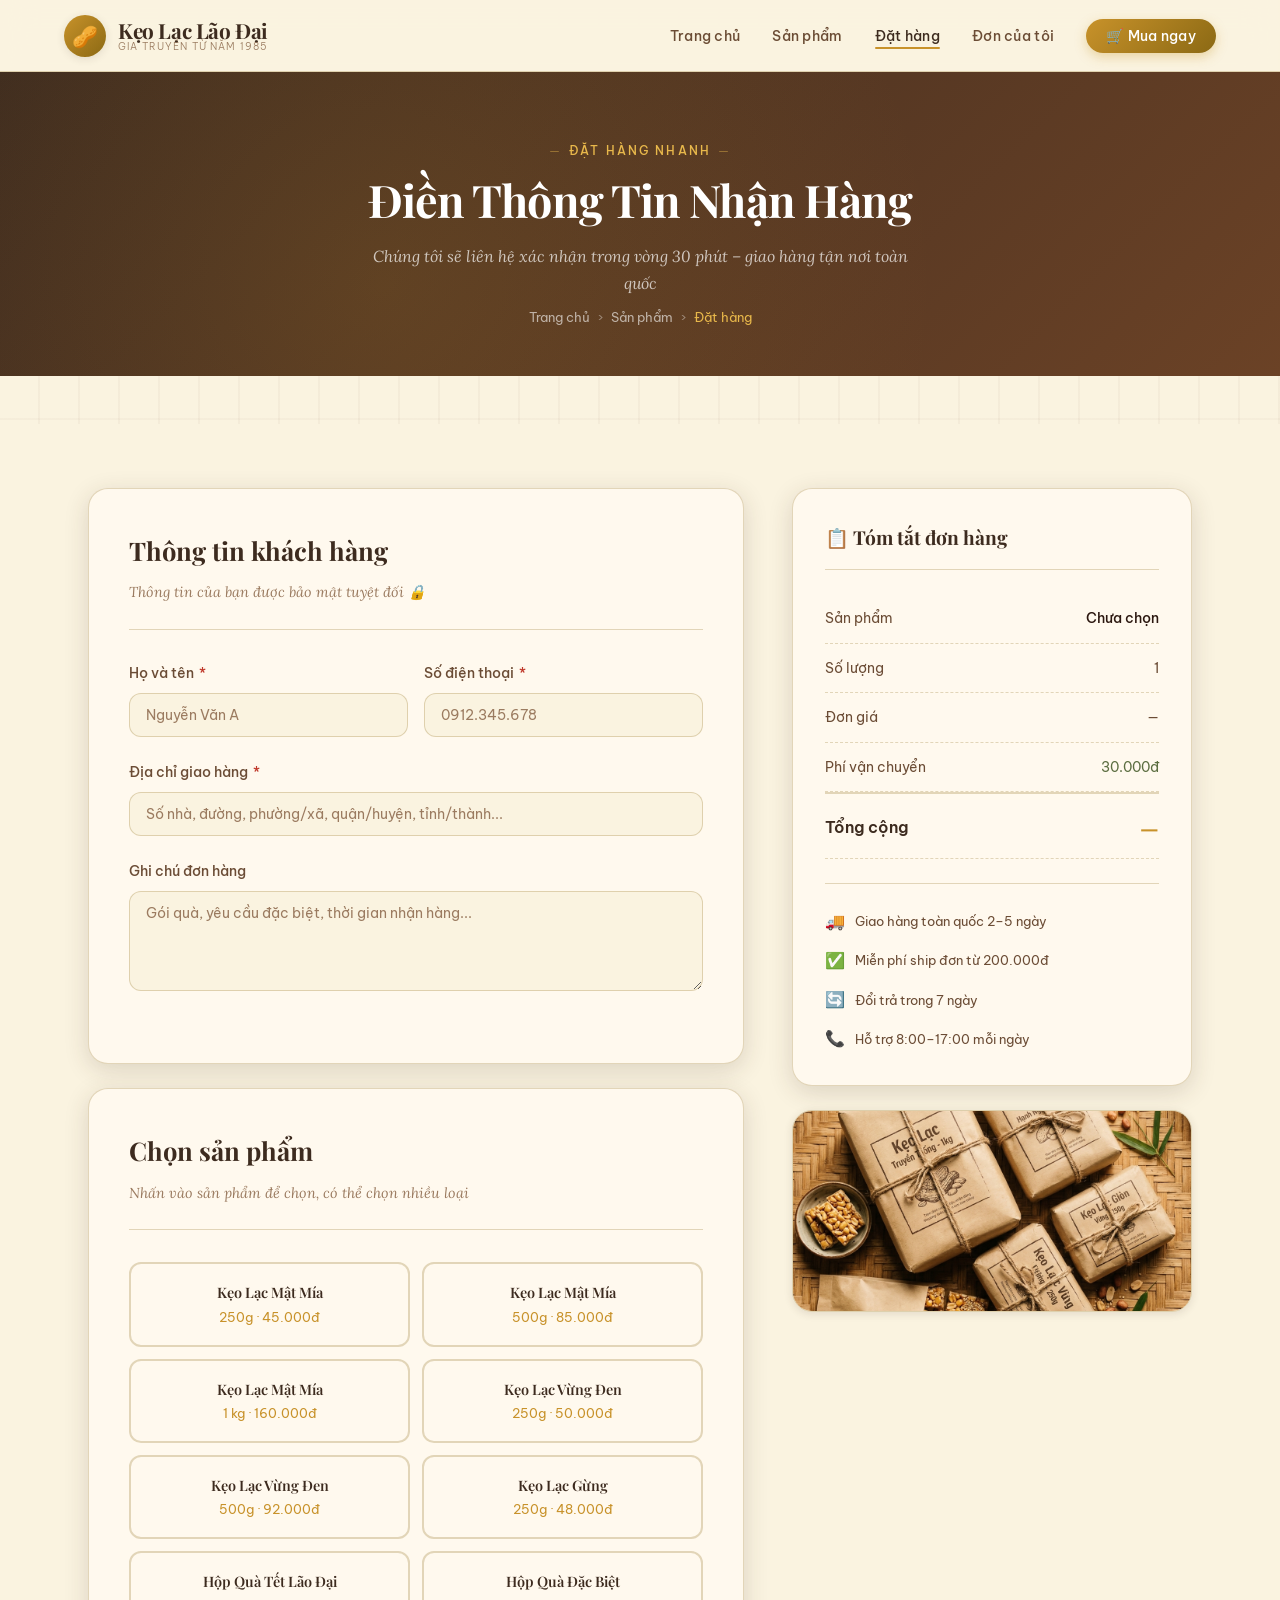
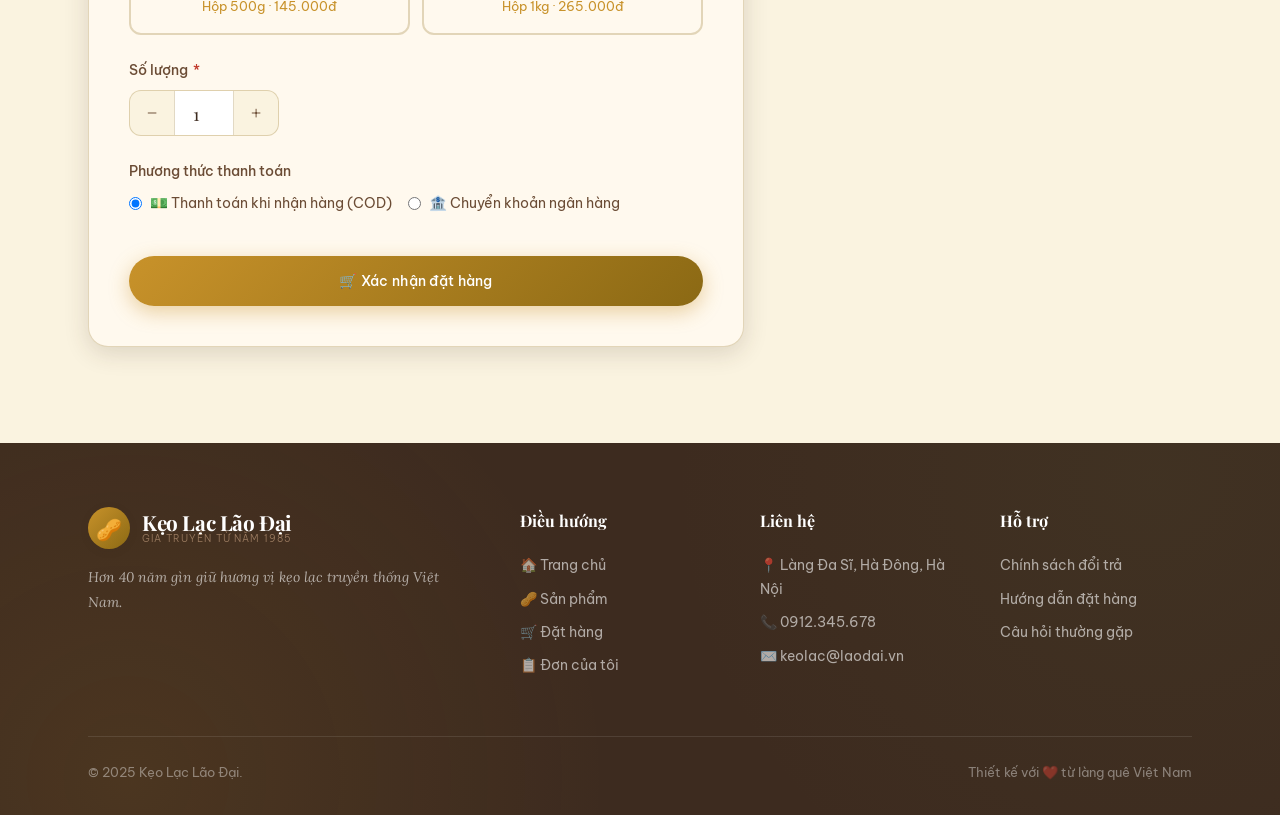
==== order.html @ 2c8f8707 "Test" ====
<!DOCTYPE html>
<html lang="vi">
<head>
  <meta charset="UTF-8" />
  <meta name="viewport" content="width=device-width, initial-scale=1.0" />
  <title>Đặt Hàng – Kẹo Lạc Lão Đại</title>
  <meta name="description" content="Đặt mua kẹo lạc truyền thống Lão Đại – giao hàng tận nơi toàn quốc. Điền form nhanh, xác nhận ngay." />
  <link rel="stylesheet" href="css/style.css" />
  <link rel="icon" href="data:image/svg+xml,<svg xmlns='http://www.w3.org/2000/svg' viewBox='0 0 100 100'><text y='.9em' font-size='90'>🥜</text></svg>" />
</head>
<body>

<!-- ===== NAVBAR ===== -->
<nav class="navbar" id="navbar">
  <a href="index.html" class="nav-logo">
    <span class="logo-icon">🥜</span>
    <span>Kẹo Lạc Lão Đại<span class="brand-sub">Gia truyền từ năm 1985</span></span>
  </a>
  <ul class="nav-links" id="navLinks">
    <li><a href="index.html">Trang chủ</a></li>
    <li><a href="products.html">Sản phẩm</a></li>
    <li><a href="order.html" class="active">Đặt hàng</a></li>
    <li><a href="my-orders.html">Đơn của tôi</a></li>
    <li><a href="order.html" class="nav-cta">🛒 Mua ngay</a></li>
  </ul>
  <button class="hamburger" id="hamburger" aria-label="Menu">
    <span></span><span></span><span></span>
  </button>
</nav>

<!-- ===== PAGE HERO ===== -->
<div class="page-inner-hero">
  <span class="section-badge">Đặt hàng nhanh</span>
  <h1 class="section-title">Điền Thông Tin Nhận Hàng</h1>
  <p class="section-desc">Chúng tôi sẽ liên hệ xác nhận trong vòng 30 phút – giao hàng tận nơi toàn quốc</p>
  <div class="breadcrumb">
    <a href="index.html">Trang chủ</a>
    <span>›</span>
    <a href="products.html">Sản phẩm</a>
    <span>›</span>
    <span style="color:var(--gold-light);">Đặt hàng</span>
  </div>
</div>

<!-- ===== ORDER FORM ===== -->
<section class="order-page">
  <div class="container">
    <div class="order-layout">

      <!-- FORM COLUMN -->
      <div>
        <div class="form-card reveal">
          <h2>Thông tin khách hàng</h2>
          <p class="subtitle">Thông tin của bạn được bảo mật tuyệt đối 🔒</p>

          <form id="orderForm" novalidate>

            <!-- Name & Phone -->
            <div class="form-row">
              <div class="form-group">
                <label class="form-label" for="customerName">Họ và tên <span>*</span></label>
                <input type="text" id="customerName" class="form-control" placeholder="Nguyễn Văn A" required />
              </div>
              <div class="form-group">
                <label class="form-label" for="customerPhone">Số điện thoại <span>*</span></label>
                <input type="tel" id="customerPhone" class="form-control" placeholder="0912.345.678" required pattern="[0-9]{10,11}" />
              </div>
            </div>

            <!-- Address -->
            <div class="form-group">
              <label class="form-label" for="customerAddress">Địa chỉ giao hàng <span>*</span></label>
              <input type="text" id="customerAddress" class="form-control" placeholder="Số nhà, đường, phường/xã, quận/huyện, tỉnh/thành..." required />
            </div>

            <!-- Note -->
            <div class="form-group">
              <label class="form-label" for="customerNote">Ghi chú đơn hàng</label>
              <textarea id="customerNote" class="form-control" rows="2" placeholder="Gói quà, yêu cầu đặc biệt, thời gian nhận hàng..."></textarea>
            </div>

          </form>
        </div>

        <!-- PRODUCT SELECTION -->
        <div class="form-card reveal" style="margin-top:1.5rem;">
          <h2>Chọn sản phẩm</h2>
          <p class="subtitle">Nhấn vào sản phẩm để chọn, có thể chọn nhiều loại</p>

          <div id="productOptionList" class="product-select-grid"></div>

          <div class="form-group" style="margin-top:1.5rem;">
            <label class="form-label">Số lượng <span>*</span></label>
            <div class="qty-control">
              <button class="qty-btn" id="qtyMinus" aria-label="Giảm">−</button>
              <input type="number" class="qty-input" id="qtyInput" value="1" min="1" max="99" />
              <button class="qty-btn" id="qtyPlus" aria-label="Tăng">+</button>
            </div>
          </div>

          <!-- Payment method -->
          <div class="form-group">
            <label class="form-label">Phương thức thanh toán</label>
            <div style="display:flex; gap:1rem; flex-wrap:wrap; margin-top:0.5rem;">
              <label style="display:flex; align-items:center; gap:8px; cursor:pointer; font-family:'Be Vietnam Pro',sans-serif; font-size:0.9rem; color:var(--text-soft);">
                <input type="radio" name="payment" value="cod" checked /> 💵 Thanh toán khi nhận hàng (COD)
              </label>
              <label style="display:flex; align-items:center; gap:8px; cursor:pointer; font-family:'Be Vietnam Pro',sans-serif; font-size:0.9rem; color:var(--text-soft);">
                <input type="radio" name="payment" value="transfer" /> 🏦 Chuyển khoản ngân hàng
              </label>
            </div>
          </div>

          <button type="button" class="btn btn-primary btn-full" id="submitOrder" style="margin-top:1rem; padding:16px;">
            🛒 Xác nhận đặt hàng
          </button>
        </div>
      </div>

      <!-- SUMMARY COLUMN -->
      <div>
        <div class="order-summary-card reveal reveal-delay-1">
          <h3 class="summary-title">📋 Tóm tắt đơn hàng</h3>
          <div id="summaryProduct" class="summary-row">
            <span>Sản phẩm</span>
            <span id="summaryProductName" style="text-align:right; max-width:60%; font-weight:500; color:var(--text-main);">Chưa chọn</span>
          </div>
          <div class="summary-row">
            <span>Số lượng</span>
            <span id="summaryQty">1</span>
          </div>
          <div class="summary-row">
            <span>Đơn giá</span>
            <span id="summaryUnitPrice">—</span>
          </div>
          <div class="summary-row">
            <span>Phí vận chuyển</span>
            <span id="summaryShipping" style="color:var(--moss);">30.000đ</span>
          </div>
          <div class="summary-row" id="summaryDiscountRow" style="display:none;">
            <span>Giảm phí ship</span>
            <span style="color:var(--moss);">−30.000đ</span>
          </div>
          <div class="summary-row total">
            <span>Tổng cộng</span>
            <strong id="summaryTotal">—</strong>
          </div>

          <div class="trust-badges">
            <div class="trust-item"><span class="icon">🚚</span> Giao hàng toàn quốc 2–5 ngày</div>
            <div class="trust-item"><span class="icon">✅</span> Miễn phí ship đơn từ 200.000đ</div>
            <div class="trust-item"><span class="icon">🔄</span> Đổi trả trong 7 ngày</div>
            <div class="trust-item"><span class="icon">📞</span> Hỗ trợ 8:00–17:00 mỗi ngày</div>
          </div>
        </div>

        <!-- Preview Image -->
        <div class="reveal reveal-delay-2" style="margin-top:1.5rem; border-radius:var(--radius-lg); overflow:hidden; border:1px solid var(--border); box-shadow:var(--shadow-sm);">
          <img id="previewImg" src="assets/products_flatlay.png" alt="Preview sản phẩm" style="width:100%;height:200px;object-fit:cover;filter:sepia(8%);transition:all 0.4s ease;" />
        </div>

        <!-- Bank Transfer Info (hidden by default) -->
        <div class="form-card reveal reveal-delay-3" id="bankInfo" style="margin-top:1.5rem; display:none;">
          <h3 style="font-family:'Playfair Display',serif;font-size:1rem;color:var(--brown-deep);margin-bottom:1rem;">🏦 Thông tin chuyển khoản</h3>
          <div class="detail-row" style="display:flex;justify-content:space-between;font-family:'Be Vietnam Pro',sans-serif;font-size:0.88rem;padding:0.4rem 0;border-bottom:1px dashed var(--border);">
            <span style="color:var(--text-muted);">Ngân hàng</span><span style="font-weight:600;">Vietcombank</span>
          </div>
          <div class="detail-row" style="display:flex;justify-content:space-between;font-family:'Be Vietnam Pro',sans-serif;font-size:0.88rem;padding:0.4rem 0;border-bottom:1px dashed var(--border);">
            <span style="color:var(--text-muted);">STK</span><span style="font-weight:600; color:var(--gold);">1234 5678 9012</span>
          </div>
          <div class="detail-row" style="display:flex;justify-content:space-between;font-family:'Be Vietnam Pro',sans-serif;font-size:0.88rem;padding:0.4rem 0;">
            <span style="color:var(--text-muted);">Chủ TK</span><span style="font-weight:600;">NGUYEN THI MAI</span>
          </div>
          <p style="font-family:'Lora',serif;font-style:italic;font-size:0.82rem;color:var(--text-muted);margin-top:0.75rem;">Nội dung CK: [Tên] – [SĐT] – đặt kẹo</p>
        </div>
      </div>

    </div>
  </div>
</section>

<!-- ===== SUCCESS MODAL ===== -->
<div class="modal-overlay" id="successModal">
  <div class="modal-box">
    <div class="modal-icon">🎉</div>
    <h3>Đặt hàng thành công!</h3>
    <p>Cảm ơn bạn đã tin tưởng Kẹo Lạc Lão Đại.<br />Mã đơn hàng của bạn:</p>
    <span class="modal-order-id" id="modalOrderId"></span>
    <p style="font-size:0.85rem;">Chúng tôi sẽ gọi điện xác nhận trong <strong>30 phút</strong>.</p>
    <div class="modal-actions" style="margin-top:1.5rem;">
      <a href="my-orders.html" class="btn btn-dark btn-sm">📋 Xem đơn hàng</a>
      <button class="btn btn-moss btn-sm" onclick="closeModal()">Tiếp tục mua</button>
    </div>
  </div>
</div>

<!-- ===== FOOTER ===== -->
<footer>
  <div class="container">
    <div class="footer-grid">
      <div class="footer-brand">
        <a href="index.html" class="nav-logo" style="margin-bottom:1rem; display:inline-flex;">
          <span class="logo-icon">🥜</span>
          <span>Kẹo Lạc Lão Đại<span class="brand-sub">Gia truyền từ năm 1985</span></span>
        </a>
        <p>Hơn 40 năm gìn giữ hương vị kẹo lạc truyền thống Việt Nam.</p>
      </div>
      <div class="footer-col"><h4>Điều hướng</h4><ul>
        <li><a href="index.html">🏠 Trang chủ</a></li>
        <li><a href="products.html">🥜 Sản phẩm</a></li>
        <li><a href="order.html">🛒 Đặt hàng</a></li>
        <li><a href="my-orders.html">📋 Đơn của tôi</a></li>
      </ul></div>
      <div class="footer-col"><h4>Liên hệ</h4><ul>
        <li><a href="#">📍 Làng Đa Sĩ, Hà Đông, Hà Nội</a></li>
        <li><a href="tel:0912345678">📞 0912.345.678</a></li>
        <li><a href="mailto:keolac@laodai.vn">✉️ keolac@laodai.vn</a></li>
      </ul></div>
      <div class="footer-col"><h4>Hỗ trợ</h4><ul>
        <li><a href="#">Chính sách đổi trả</a></li>
        <li><a href="#">Hướng dẫn đặt hàng</a></li>
        <li><a href="#">Câu hỏi thường gặp</a></li>
      </ul></div>
    </div>
    <div class="footer-bottom">
      <span>© 2025 Kẹo Lạc Lão Đại.</span>
      <span>Thiết kế với ❤️ từ làng quê Việt Nam</span>
    </div>
  </div>
</footer>

<div class="toast-container" id="toastContainer"></div>

<script src="js/orders-db.js"></script>
<script src="js/products.js"></script>
<script src="js/main.js"></script>
<script>
  // ── State ──
  let selectedProductId = sessionStorage.getItem('quickBuyProduct') || null;
  let quantity = 1;
  const FREE_SHIP_THRESHOLD = 200000;
  const SHIP_FEE = 30000;

  // ── Render product options ──
  function renderProductOptions() {
    const container = document.getElementById('productOptionList');
    container.innerHTML = window.PRODUCTS.map(p => `
      <div class="product-option ${selectedProductId === p.id ? 'selected' : ''}"
           data-id="${p.id}" onclick="selectProductOption('${p.id}')">
        <div class="opt-name">${p.name}</div>
        <div class="opt-price">${p.variant} · ${formatPrice(p.price)}</div>
      </div>
    `).join('');
  }

  function selectProductOption(id) {
    selectedProductId = id;
    document.querySelectorAll('.product-option').forEach(el => {
      el.classList.toggle('selected', el.dataset.id === id);
    });
    updateSummary();
    // Update preview image
    const p = window.PRODUCTS.find(p => p.id === id);
    if (p) {
      const img = document.getElementById('previewImg');
      img.style.opacity = '0';
      setTimeout(() => {
        img.src = p.img;
        img.style.objectPosition = p.imgPos;
        img.style.opacity = '1';
      }, 200);
    }
  }

  // ── Quantity ──
  document.getElementById('qtyMinus').addEventListener('click', () => {
    if (quantity > 1) { quantity--; document.getElementById('qtyInput').value = quantity; updateSummary(); }
  });
  document.getElementById('qtyPlus').addEventListener('click', () => {
    if (quantity < 99) { quantity++; document.getElementById('qtyInput').value = quantity; updateSummary(); }
  });
  document.getElementById('qtyInput').addEventListener('change', e => {
    quantity = Math.max(1, Math.min(99, parseInt(e.target.value) || 1));
    e.target.value = quantity;
    updateSummary();
  });

  // ── Payment method toggle ──
  document.querySelectorAll('input[name="payment"]').forEach(radio => {
    radio.addEventListener('change', e => {
      document.getElementById('bankInfo').style.display = e.target.value === 'transfer' ? 'block' : 'none';
    });
  });

  // ── Update summary ──
  function updateSummary() {
    const product = selectedProductId ? window.PRODUCTS.find(p => p.id === selectedProductId) : null;
    const nameEl = document.getElementById('summaryProductName');
    const unitEl = document.getElementById('summaryUnitPrice');
    const qtyEl = document.getElementById('summaryQty');
    const totalEl = document.getElementById('summaryTotal');
    const shipEl = document.getElementById('summaryShipping');
    const discEl = document.getElementById('summaryDiscountRow');

    qtyEl.textContent = quantity;

    if (!product) {
      nameEl.textContent = 'Chưa chọn';
      unitEl.textContent = '—';
      totalEl.textContent = '—';
      shipEl.textContent = `${formatPrice(SHIP_FEE)}`;
      discEl.style.display = 'none';
      return;
    }

    const subtotal = product.price * quantity;
    const freeShip = subtotal >= FREE_SHIP_THRESHOLD;
    const total = subtotal + (freeShip ? 0 : SHIP_FEE);

    nameEl.textContent = `${product.name} ${product.variant}`;
    unitEl.textContent = formatPrice(product.price);
    shipEl.textContent = formatPrice(SHIP_FEE);
    discEl.style.display = freeShip ? 'flex' : 'none';
    totalEl.textContent = formatPrice(total);
  }

  // ── Form validation ──
  function validateForm() {
    const name = document.getElementById('customerName').value.trim();
    const phone = document.getElementById('customerPhone').value.trim();
    const addr = document.getElementById('customerAddress').value.trim();

    if (!name) { showToast('Vui lòng nhập họ tên!', 'error'); document.getElementById('customerName').focus(); return false; }
    if (!phone || !/^[0-9]{10,11}$/.test(phone.replace(/[\s.]/g, ''))) {
      showToast('Số điện thoại không hợp lệ!', 'error');
      document.getElementById('customerPhone').focus();
      return false;
    }
    if (!addr) { showToast('Vui lòng nhập địa chỉ giao hàng!', 'error'); document.getElementById('customerAddress').focus(); return false; }
    if (!selectedProductId) { showToast('Vui lòng chọn sản phẩm!', 'error'); return false; }
    return true;
  }

  // ── Submit order ──
  document.getElementById('submitOrder').addEventListener('click', () => {
    if (!validateForm()) return;

    const product = window.PRODUCTS.find(p => p.id === selectedProductId);
    const name = document.getElementById('customerName').value.trim();
    const phone = document.getElementById('customerPhone').value.trim();
    const address = document.getElementById('customerAddress').value.trim();
    const note = document.getElementById('customerNote').value.trim();
    const payment = document.querySelector('input[name="payment"]:checked').value;

    const subtotal = product.price * quantity;
    const freeShip = subtotal >= FREE_SHIP_THRESHOLD;
    const total = subtotal + (freeShip ? 0 : SHIP_FEE);

    const order = {
      id: window.OrderDB.generateOrderId(),
      date: new Date().toISOString(),
      status: 'processing',
      name,
      phone,
      address,
      note,
      payment,
      productId: product.id,
      productName: product.name,
      productVariant: product.variant,
      unitPrice: product.price,
      quantity,
      subtotal,
      shippingFee: freeShip ? 0 : SHIP_FEE,
      total,
    };

    window.OrderDB.saveOrder(order);

    // Animate button
    const btn = document.getElementById('submitOrder');
    btn.textContent = '⏳ Đang xử lý...';
    btn.disabled = true;

    setTimeout(() => {
      // Show success modal
      document.getElementById('modalOrderId').textContent = order.id;
      document.getElementById('successModal').classList.add('show');
      sessionStorage.removeItem('quickBuyProduct');

      // Reset form
      document.getElementById('orderForm').reset();
      selectedProductId = null;
      quantity = 1;
      document.getElementById('qtyInput').value = 1;
      document.querySelectorAll('.product-option').forEach(el => el.classList.remove('selected'));
      updateSummary();
      btn.textContent = '🛒 Xác nhận đặt hàng';
      btn.disabled = false;
    }, 900);
  });

  function closeModal() {
    document.getElementById('successModal').classList.remove('show');
  }

  // ── Init ──
  renderProductOptions();
  updateSummary();

  // Pre-select if came from quick buy
  if (selectedProductId) {
    selectProductOption(selectedProductId);
  }
</script>
</body>
</html>
---- css/style.css ----
/* ===================================================
   KẸO LẠC LÃO ĐẠI — Global Design System
   =================================================== */

@import url('https://fonts.googleapis.com/css2?family=Playfair+Display:ital,wght@0,400;0,600;0,700;1,400;1,600&family=Lora:ital,wght@0,400;0,500;0,600;1,400&family=Be+Vietnam+Pro:wght@300;400;500&display=swap');

/* ─── CSS Variables ─── */
:root {
  --bg:          #FAF3E0;
  --bg-alt:      #F2E8CE;
  --surface:     #FFF9EE;
  --brown-deep:  #3D2B1F;
  --brown-mid:   #6B4226;
  --amber:       #8B6914;
  --gold:        #C8922A;
  --gold-light:  #E8B84B;
  --moss:        #5C6E41;
  --moss-light:  #7A8F57;
  --cream:       #F5ECD7;
  --sepia:       #A07850;
  --text-main:   #2C1810;
  --text-soft:   #6B4C35;
  --text-muted:  #9B7B60;
  --border:      rgba(139,105,20,0.25);
  --shadow-sm:   0 2px 8px rgba(61,43,31,0.12);
  --shadow-md:   0 6px 24px rgba(61,43,31,0.16);
  --shadow-lg:   0 16px 48px rgba(61,43,31,0.20);
  --radius:      12px;
  --radius-lg:   20px;
  --transition:  all 0.3s cubic-bezier(0.4,0,0.2,1);
}

/* ─── Reset ─── */
*, *::before, *::after { box-sizing: border-box; margin: 0; padding: 0; }
html { scroll-behavior: smooth; font-size: 16px; }
body {
  font-family: 'Lora', serif;
  background-color: var(--bg);
  color: var(--text-main);
  line-height: 1.7;
  overflow-x: hidden;
}
img { max-width: 100%; display: block; }
a { text-decoration: none; color: inherit; }
ul { list-style: none; }
button, input, select, textarea { font-family: inherit; }

/* ─── Bamboo Texture Background ─── */
body::before {
  content: '';
  position: fixed;
  inset: 0;
  background-image:
    repeating-linear-gradient(
      90deg,
      transparent,
      transparent 38px,
      rgba(107,66,38,0.04) 38px,
      rgba(107,66,38,0.04) 40px
    ),
    repeating-linear-gradient(
      180deg,
      transparent,
      transparent 58px,
      rgba(107,66,38,0.03) 58px,
      rgba(107,66,38,0.03) 60px
    );
  pointer-events: none;
  z-index: 0;
}

/* ─── Scrollbar ─── */
::-webkit-scrollbar { width: 8px; }
::-webkit-scrollbar-track { background: var(--bg-alt); }
::-webkit-scrollbar-thumb { background: var(--gold); border-radius: 4px; }

/* ===================================================
   NAVIGATION
   =================================================== */
.navbar {
  position: sticky;
  top: 0;
  z-index: 1000;
  background: rgba(250,243,224,0.92);
  backdrop-filter: blur(16px);
  -webkit-backdrop-filter: blur(16px);
  border-bottom: 1px solid var(--border);
  padding: 0 clamp(1rem, 5vw, 4rem);
  height: 72px;
  display: flex;
  align-items: center;
  justify-content: space-between;
  transition: var(--transition);
}
.navbar.scrolled { box-shadow: var(--shadow-md); }

.nav-logo {
  display: flex;
  align-items: center;
  gap: 12px;
  font-family: 'Playfair Display', serif;
  font-weight: 700;
  font-size: 1.3rem;
  color: var(--brown-deep);
  letter-spacing: -0.02em;
}
.nav-logo .logo-icon {
  width: 42px; height: 42px;
  background: linear-gradient(135deg, var(--gold), var(--amber));
  border-radius: 50%;
  display: flex; align-items: center; justify-content: center;
  font-size: 1.3rem;
  box-shadow: var(--shadow-sm);
  flex-shrink: 0;
}
.nav-logo span { display: flex; flex-direction: column; line-height: 1.1; }
.nav-logo .brand-sub { font-size: 0.6rem; font-family: 'Be Vietnam Pro', sans-serif; font-weight: 300; color: var(--text-muted); letter-spacing: 0.12em; text-transform: uppercase; }

.nav-links {
  display: flex;
  align-items: center;
  gap: 2rem;
}
.nav-links a {
  font-family: 'Be Vietnam Pro', sans-serif;
  font-size: 0.9rem;
  font-weight: 500;
  color: var(--text-soft);
  letter-spacing: 0.02em;
  position: relative;
  transition: var(--transition);
}
.nav-links a::after {
  content: '';
  position: absolute;
  bottom: -4px; left: 0;
  width: 0; height: 2px;
  background: var(--gold);
  border-radius: 2px;
  transition: var(--transition);
}
.nav-links a:hover, .nav-links a.active { color: var(--brown-deep); }
.nav-links a:hover::after, .nav-links a.active::after { width: 100%; }

.nav-cta {
  background: linear-gradient(135deg, var(--gold), var(--amber)) !important;
  color: white !important;
  padding: 8px 20px !important;
  border-radius: 50px !important;
  font-weight: 500 !important;
  box-shadow: 0 4px 12px rgba(200,146,42,0.35) !important;
  transition: var(--transition) !important;
}
.nav-cta:hover { transform: translateY(-1px); box-shadow: 0 6px 20px rgba(200,146,42,0.45) !important; }
.nav-cta::after { display: none !important; }

.hamburger {
  display: none;
  flex-direction: column;
  gap: 5px;
  cursor: pointer;
  padding: 4px;
  background: none;
  border: none;
}
.hamburger span {
  display: block;
  width: 24px; height: 2px;
  background: var(--brown-deep);
  border-radius: 2px;
  transition: var(--transition);
}

/* ===================================================
   HERO SECTION
   =================================================== */
.hero {
  position: relative;
  min-height: 100vh;
  display: flex;
  align-items: center;
  overflow: hidden;
}
.hero-bg {
  position: absolute;
  inset: 0;
  background-image: url('../assets/hero_banner.png');
  background-size: cover;
  background-position: center 30%;
  filter: sepia(20%) brightness(0.88);
  transform: scale(1.05);
  transition: transform 8s ease;
}
.hero.loaded .hero-bg { transform: scale(1); }
.hero-overlay {
  position: absolute;
  inset: 0;
  background: linear-gradient(
    135deg,
    rgba(61,43,31,0.75) 0%,
    rgba(61,43,31,0.45) 50%,
    rgba(61,43,31,0.2) 100%
  );
}
.hero-content {
  position: relative;
  z-index: 2;
  padding: clamp(2rem, 8vw, 8rem);
  max-width: 680px;
}
.hero-badge {
  display: inline-flex;
  align-items: center;
  gap: 6px;
  background: rgba(200,146,42,0.2);
  border: 1px solid rgba(200,146,42,0.5);
  color: var(--gold-light);
  padding: 6px 16px;
  border-radius: 50px;
  font-size: 0.8rem;
  font-family: 'Be Vietnam Pro', sans-serif;
  letter-spacing: 0.1em;
  text-transform: uppercase;
  margin-bottom: 1.5rem;
  backdrop-filter: blur(8px);
  animation: fadeInUp 0.8s ease forwards;
}
.hero h1 {
  font-family: 'Playfair Display', serif;
  font-size: clamp(2.8rem, 7vw, 5.5rem);
  font-weight: 700;
  color: white;
  line-height: 1.1;
  letter-spacing: -0.02em;
  margin-bottom: 0.5rem;
  animation: fadeInUp 0.9s ease 0.1s both;
}
.hero h1 em { color: var(--gold-light); font-style: italic; }
.hero-tagline {
  font-family: 'Lora', serif;
  font-size: clamp(1rem, 2.5vw, 1.4rem);
  color: rgba(255,255,255,0.8);
  margin-bottom: 2rem;
  font-style: italic;
  animation: fadeInUp 1s ease 0.2s both;
}
.hero-desc {
  font-family: 'Be Vietnam Pro', sans-serif;
  font-size: 0.95rem;
  color: rgba(255,255,255,0.7);
  max-width: 480px;
  line-height: 1.75;
  margin-bottom: 2.5rem;
  animation: fadeInUp 1s ease 0.3s both;
}
.hero-actions {
  display: flex;
  gap: 1rem;
  flex-wrap: wrap;
  animation: fadeInUp 1s ease 0.4s both;
}

.hero-scroll {
  position: absolute;
  bottom: 2rem;
  left: 50%;
  transform: translateX(-50%);
  z-index: 2;
  display: flex;
  flex-direction: column;
  align-items: center;
  gap: 6px;
  color: rgba(255,255,255,0.6);
  font-family: 'Be Vietnam Pro', sans-serif;
  font-size: 0.7rem;
  letter-spacing: 0.15em;
  text-transform: uppercase;
  animation: float 2s ease-in-out infinite;
}
.scroll-line {
  width: 1px; height: 40px;
  background: linear-gradient(to bottom, rgba(255,255,255,0.6), transparent);
}

/* ===================================================
   BUTTONS
   =================================================== */
.btn {
  display: inline-flex;
  align-items: center;
  gap: 8px;
  padding: 14px 28px;
  border-radius: 50px;
  font-family: 'Be Vietnam Pro', sans-serif;
  font-weight: 500;
  font-size: 0.9rem;
  cursor: pointer;
  border: none;
  transition: var(--transition);
  letter-spacing: 0.02em;
}
.btn-primary {
  background: linear-gradient(135deg, var(--gold), var(--amber));
  color: white;
  box-shadow: 0 6px 20px rgba(200,146,42,0.4);
}
.btn-primary:hover { transform: translateY(-2px); box-shadow: 0 10px 28px rgba(200,146,42,0.5); }

.btn-outline {
  background: transparent;
  color: white;
  border: 1px solid rgba(255,255,255,0.5);
  backdrop-filter: blur(8px);
}
.btn-outline:hover { background: rgba(255,255,255,0.1); border-color: white; transform: translateY(-2px); }

.btn-dark {
  background: var(--brown-deep);
  color: white;
  box-shadow: var(--shadow-md);
}
.btn-dark:hover { background: var(--brown-mid); transform: translateY(-2px); box-shadow: var(--shadow-lg); }

.btn-moss {
  background: linear-gradient(135deg, var(--moss), var(--moss-light));
  color: white;
  box-shadow: 0 6px 20px rgba(92,110,65,0.35);
}
.btn-moss:hover { transform: translateY(-2px); box-shadow: 0 10px 28px rgba(92,110,65,0.45); }

.btn-sm { padding: 10px 20px; font-size: 0.85rem; }
.btn-full { width: 100%; justify-content: center; }

/* ===================================================
   SECTIONS COMMON
   =================================================== */
section { position: relative; z-index: 1; }

.container {
  max-width: 1200px;
  margin: 0 auto;
  padding: 0 clamp(1rem, 5vw, 3rem);
}

.section-header {
  text-align: center;
  margin-bottom: 3.5rem;
}
.section-badge {
  display: inline-block;
  font-family: 'Be Vietnam Pro', sans-serif;
  font-size: 0.75rem;
  font-weight: 500;
  letter-spacing: 0.18em;
  text-transform: uppercase;
  color: var(--moss);
  margin-bottom: 0.75rem;
}
.section-badge::before, .section-badge::after {
  content: '─';
  margin: 0 8px;
  opacity: 0.5;
}
.section-title {
  font-family: 'Playfair Display', serif;
  font-size: clamp(1.8rem, 4vw, 2.8rem);
  font-weight: 700;
  color: var(--brown-deep);
  line-height: 1.2;
  letter-spacing: -0.02em;
  margin-bottom: 1rem;
}
.section-desc {
  font-family: 'Lora', serif;
  font-size: 1rem;
  color: var(--text-soft);
  max-width: 560px;
  margin: 0 auto;
  font-style: italic;
}
.divider {
  width: 60px; height: 3px;
  background: linear-gradient(90deg, var(--gold), var(--amber));
  border-radius: 2px;
  margin: 1rem auto 0;
}

/* ===================================================
   BRAND STORY
   =================================================== */
.brand-story {
  padding: 6rem 0;
  background: var(--surface);
  border-top: 1px solid var(--border);
  border-bottom: 1px solid var(--border);
}
.story-grid {
  display: grid;
  grid-template-columns: 1fr 1fr;
  gap: 5rem;
  align-items: center;
}
.story-image-wrap {
  position: relative;
}
.story-image {
  width: 100%;
  aspect-ratio: 4/3;
  object-fit: cover;
  border-radius: var(--radius-lg);
  box-shadow: var(--shadow-lg);
  filter: sepia(10%);
}
.story-year-badge {
  position: absolute;
  bottom: -1.5rem;
  right: -1.5rem;
  background: linear-gradient(135deg, var(--gold), var(--amber));
  color: white;
  width: 100px; height: 100px;
  border-radius: 50%;
  display: flex; flex-direction: column;
  align-items: center; justify-content: center;
  font-family: 'Playfair Display', serif;
  box-shadow: var(--shadow-md);
}
.story-year-badge .year { font-size: 1.5rem; font-weight: 700; line-height: 1; }
.story-year-badge .label { font-size: 0.55rem; letter-spacing: 0.12em; text-transform: uppercase; opacity: 0.85; font-family: 'Be Vietnam Pro', sans-serif; }
.story-text { display: flex; flex-direction: column; gap: 1.5rem; }
.story-text p { font-size: 0.97rem; color: var(--text-soft); line-height: 1.85; }
.story-text p.lead { font-size: 1.1rem; font-style: italic; color: var(--brown-mid); }
.story-stats {
  display: flex;
  gap: 2rem;
  padding-top: 1rem;
  border-top: 1px solid var(--border);
  margin-top: 0.5rem;
}
.stat { text-align: center; }
.stat-num { font-family: 'Playfair Display', serif; font-size: 2rem; font-weight: 700; color: var(--gold); display: block; }
.stat-label { font-family: 'Be Vietnam Pro', sans-serif; font-size: 0.75rem; color: var(--text-muted); text-transform: uppercase; letter-spacing: 0.1em; }

/* ===================================================
   FEATURED PRODUCTS (Homepage)
   =================================================== */
.featured-products {
  padding: 6rem 0;
  background: var(--bg);
}
.products-grid {
  display: grid;
  grid-template-columns: repeat(auto-fill, minmax(280px, 1fr));
  gap: 2rem;
}
.product-card {
  background: var(--surface);
  border-radius: var(--radius-lg);
  overflow: hidden;
  border: 1px solid var(--border);
  box-shadow: var(--shadow-sm);
  transition: var(--transition);
  position: relative;
  cursor: pointer;
}
.product-card:hover {
  transform: translateY(-6px);
  box-shadow: var(--shadow-lg);
  border-color: rgba(200,146,42,0.4);
}
.product-img-wrap {
  position: relative;
  overflow: hidden;
  aspect-ratio: 1;
}
.product-img-wrap img {
  width: 100%; height: 100%;
  object-fit: cover;
  transition: transform 0.5s ease;
  filter: sepia(5%);
}
.product-card:hover .product-img-wrap img { transform: scale(1.06); }

.product-badge {
  position: absolute;
  top: 1rem; left: 1rem;
  background: var(--gold);
  color: white;
  font-family: 'Be Vietnam Pro', sans-serif;
  font-size: 0.7rem;
  font-weight: 500;
  padding: 3px 10px;
  border-radius: 50px;
  letter-spacing: 0.05em;
}
.product-badge.new { background: var(--moss); }
.product-badge.hot { background: #C0392B; }

.product-info { padding: 1.5rem; }
.product-name {
  font-family: 'Playfair Display', serif;
  font-size: 1.1rem;
  font-weight: 600;
  color: var(--brown-deep);
  margin-bottom: 0.4rem;
}
.product-desc {
  font-family: 'Lora', serif;
  font-size: 0.85rem;
  color: var(--text-muted);
  font-style: italic;
  margin-bottom: 1rem;
  line-height: 1.6;
}
.product-footer {
  display: flex;
  align-items: center;
  justify-content: space-between;
}
.product-price {
  font-family: 'Playfair Display', serif;
  font-size: 1.25rem;
  font-weight: 700;
  color: var(--gold);
}
.product-price small {
  font-size: 0.75rem;
  color: var(--text-muted);
  font-family: 'Be Vietnam Pro', sans-serif;
  font-weight: 400;
  display: block;
  line-height: 1;
}
.btn-buy {
  background: linear-gradient(135deg, var(--gold), var(--amber));
  color: white;
  border: none;
  width: 40px; height: 40px;
  border-radius: 50%;
  display: flex; align-items: center; justify-content: center;
  font-size: 1.1rem;
  cursor: pointer;
  transition: var(--transition);
  box-shadow: 0 4px 12px rgba(200,146,42,0.35);
}
.btn-buy:hover { transform: scale(1.12) rotate(-5deg); box-shadow: 0 6px 16px rgba(200,146,42,0.5); }

/* ===================================================
   PRODUCT PAGE FULL
   =================================================== */
.products-page-hero {
  background: linear-gradient(135deg, var(--brown-deep) 0%, var(--brown-mid) 100%);
  padding: 5rem 0 3rem;
  text-align: center;
  position: relative;
  overflow: hidden;
}
.products-page-hero::before {
  content: '';
  position: absolute;
  inset: 0;
  background-image: radial-gradient(circle at 20% 80%, rgba(200,146,42,0.15) 0%, transparent 50%),
                    radial-gradient(circle at 80% 20%, rgba(92,110,65,0.1) 0%, transparent 50%);
}
.products-page-hero h1 { color: white; position: relative; z-index: 1; }
.products-page-hero .section-badge { color: var(--gold-light); position: relative; z-index: 1; }
.products-page-hero .section-desc { color: rgba(255,255,255,0.7); position: relative; z-index: 1;}

.filter-bar {
  padding: 2rem 0;
  background: var(--surface);
  border-bottom: 1px solid var(--border);
  position: sticky;
  top: 72px;
  z-index: 100;
}
.filter-inner {
  display: flex;
  gap: 1rem;
  align-items: center;
  flex-wrap: wrap;
}
.filter-label {
  font-family: 'Be Vietnam Pro', sans-serif;
  font-size: 0.85rem;
  color: var(--text-muted);
  font-weight: 500;
}
.filter-btn {
  background: none;
  border: 1px solid var(--border);
  color: var(--text-soft);
  padding: 6px 18px;
  border-radius: 50px;
  font-family: 'Be Vietnam Pro', sans-serif;
  font-size: 0.85rem;
  cursor: pointer;
  transition: var(--transition);
}
.filter-btn:hover, .filter-btn.active {
  background: var(--gold);
  border-color: var(--gold);
  color: white;
}

.products-full-grid {
  padding: 4rem 0 6rem;
}
.grid-6 { grid-template-columns: repeat(auto-fill, minmax(300px, 1fr)); }

/* Weight options */
.weight-select {
  display: flex;
  gap: 0.5rem;
  margin-bottom: 1rem;
  flex-wrap: wrap;
}
.weight-btn {
  background: var(--bg-alt);
  border: 1px solid var(--border);
  color: var(--text-soft);
  padding: 4px 12px;
  border-radius: 6px;
  font-size: 0.78rem;
  cursor: pointer;
  font-family: 'Be Vietnam Pro', sans-serif;
  transition: var(--transition);
}
.weight-btn.selected {
  background: var(--brown-deep);
  border-color: var(--brown-deep);
  color: white;
}

/* ===================================================
   ORDER FORM
   =================================================== */
.order-page {
  min-height: calc(100vh - 72px);
  padding: 4rem 0 6rem;
  background: var(--bg);
}
.order-layout {
  display: grid;
  grid-template-columns: 1fr 400px;
  gap: 3rem;
  align-items: start;
}
.form-card {
  background: var(--surface);
  border-radius: var(--radius-lg);
  border: 1px solid var(--border);
  box-shadow: var(--shadow-md);
  padding: 2.5rem;
}
.form-card h2 {
  font-family: 'Playfair Display', serif;
  font-size: 1.6rem;
  color: var(--brown-deep);
  margin-bottom: 0.5rem;
}
.form-card .subtitle {
  font-family: 'Lora', serif;
  font-size: 0.9rem;
  color: var(--text-muted);
  font-style: italic;
  margin-bottom: 2rem;
  padding-bottom: 1.5rem;
  border-bottom: 1px solid var(--border);
}
.form-group { margin-bottom: 1.5rem; }
.form-label {
  display: block;
  font-family: 'Be Vietnam Pro', sans-serif;
  font-size: 0.85rem;
  font-weight: 500;
  color: var(--text-soft);
  margin-bottom: 0.5rem;
}
.form-label span { color: #C0392B; margin-left: 2px; }
.form-control {
  width: 100%;
  padding: 12px 16px;
  border: 1px solid var(--border);
  border-radius: var(--radius);
  background: var(--bg);
  color: var(--text-main);
  font-family: 'Be Vietnam Pro', sans-serif;
  font-size: 0.9rem;
  transition: var(--transition);
  outline: none;
}
.form-control:focus {
  border-color: var(--gold);
  box-shadow: 0 0 0 3px rgba(200,146,42,0.15);
  background: white;
}
.form-control::placeholder { color: var(--text-muted); }
select.form-control { cursor: pointer; }
textarea.form-control { resize: vertical; min-height: 100px; }

.form-row { display: grid; grid-template-columns: 1fr 1fr; gap: 1rem; }

.product-select-grid {
  display: grid;
  grid-template-columns: 1fr 1fr;
  gap: 0.75rem;
  margin-top: 0.5rem;
}
.product-option {
  border: 2px solid var(--border);
  border-radius: var(--radius);
  padding: 1rem;
  cursor: pointer;
  transition: var(--transition);
  text-align: center;
}
.product-option:hover { border-color: var(--gold); }
.product-option.selected { border-color: var(--gold); background: rgba(200,146,42,0.08); }
.product-option .opt-name { font-family: 'Playfair Display', serif; font-size: 0.9rem; color: var(--brown-deep); font-weight: 600; }
.product-option .opt-price { font-family: 'Be Vietnam Pro', sans-serif; font-size: 0.8rem; color: var(--gold); margin-top: 2px; }

.qty-control {
  display: flex;
  align-items: center;
  border: 1px solid var(--border);
  border-radius: var(--radius);
  overflow: hidden;
  background: var(--bg);
  width: fit-content;
}
.qty-btn {
  width: 44px; height: 44px;
  background: none;
  border: none;
  cursor: pointer;
  font-size: 1.2rem;
  color: var(--text-soft);
  transition: var(--transition);
  display: flex; align-items: center; justify-content: center;
}
.qty-btn:hover { background: var(--bg-alt); color: var(--brown-deep); }
.qty-input {
  width: 60px;
  text-align: center;
  border: none;
  border-left: 1px solid var(--border);
  border-right: 1px solid var(--border);
  background: white;
  padding: 0 8px;
  height: 44px;
  font-family: 'Playfair Display', serif;
  font-size: 1.1rem;
  color: var(--brown-deep);
  outline: none;
}

.order-summary-card {
  background: var(--surface);
  border-radius: var(--radius-lg);
  border: 1px solid var(--border);
  box-shadow: var(--shadow-md);
  padding: 2rem;
  position: sticky;
  top: 100px;
}
.summary-title {
  font-family: 'Playfair Display', serif;
  font-size: 1.2rem;
  color: var(--brown-deep);
  margin-bottom: 1.5rem;
  padding-bottom: 1rem;
  border-bottom: 1px solid var(--border);
}
.summary-row {
  display: flex;
  justify-content: space-between;
  align-items: center;
  padding: 0.75rem 0;
  font-family: 'Be Vietnam Pro', sans-serif;
  font-size: 0.9rem;
  color: var(--text-soft);
  border-bottom: 1px dashed var(--border);
}
.summary-row:last-of-type { border-bottom: none; }
.summary-row.total {
  font-weight: 600;
  color: var(--brown-deep);
  font-size: 1rem;
  padding-top: 1rem;
  border-top: 2px solid var(--border);
}
.summary-row.total strong { color: var(--gold); font-size: 1.3rem; font-family: 'Playfair Display', serif; }

.trust-badges {
  display: flex;
  flex-direction: column;
  gap: 0.75rem;
  margin-top: 1.5rem;
  padding-top: 1.5rem;
  border-top: 1px solid var(--border);
}
.trust-item {
  display: flex;
  align-items: center;
  gap: 10px;
  font-family: 'Be Vietnam Pro', sans-serif;
  font-size: 0.82rem;
  color: var(--text-soft);
}
.trust-item .icon { font-size: 1rem; }

/* Success Modal */
.modal-overlay {
  position: fixed;
  inset: 0;
  background: rgba(61,43,31,0.6);
  backdrop-filter: blur(8px);
  z-index: 9999;
  display: flex;
  align-items: center;
  justify-content: center;
  opacity: 0;
  pointer-events: none;
  transition: var(--transition);
}
.modal-overlay.show { opacity: 1; pointer-events: all; }
.modal-box {
  background: var(--surface);
  border-radius: var(--radius-lg);
  padding: 3rem;
  max-width: 480px;
  width: 90%;
  text-align: center;
  box-shadow: var(--shadow-lg);
  transform: scale(0.95);
  transition: var(--transition);
}
.modal-overlay.show .modal-box { transform: scale(1); }
.modal-icon { font-size: 4rem; margin-bottom: 1rem; animation: bounceIn 0.5s ease; }
.modal-box h3 { font-family: 'Playfair Display', serif; font-size: 1.5rem; color: var(--brown-deep); margin-bottom: 0.75rem; }
.modal-box p { font-family: 'Lora', serif; color: var(--text-soft); font-size: 0.95rem; margin-bottom: 0.5rem; }
.modal-order-id { font-family: 'Be Vietnam Pro', sans-serif; font-weight: 600; color: var(--gold); font-size: 1rem; letter-spacing: 0.1em; display: block; margin: 0.5rem 0 1.5rem; }
.modal-actions { display: flex; gap: 1rem; justify-content: center; flex-wrap: wrap; }

/* ===================================================
   ORDERS DASHBOARD
   =================================================== */
.orders-page {
  min-height: calc(100vh - 72px);
  padding: 4rem 0 6rem;
}
.orders-page-hero {
  background: linear-gradient(135deg, var(--moss) 0%, var(--moss-light) 100%);
  padding: 4rem 0 3rem;
  text-align: center;
  margin-bottom: 3rem;
}
.orders-page-hero h1 { color: white; }
.orders-page-hero .section-badge { color: rgba(255,255,255,0.8); }

.orders-stats-bar {
  display: grid;
  grid-template-columns: repeat(4, 1fr);
  gap: 1.5rem;
  margin-bottom: 2.5rem;
}
.stat-card {
  background: var(--surface);
  border: 1px solid var(--border);
  border-radius: var(--radius-lg);
  padding: 1.5rem;
  display: flex;
  align-items: center;
  gap: 1rem;
  box-shadow: var(--shadow-sm);
}
.stat-card .stat-icon {
  width: 50px; height: 50px;
  border-radius: var(--radius);
  display: flex; align-items: center; justify-content: center;
  font-size: 1.5rem;
  flex-shrink: 0;
}
.stat-card.gold .stat-icon { background: rgba(200,146,42,0.15); }
.stat-card.moss .stat-icon { background: rgba(92,110,65,0.15); }
.stat-card.blue .stat-icon { background: rgba(52,152,219,0.15); }
.stat-card.brown .stat-icon { background: rgba(107,66,38,0.15); }
.stat-card .stat-info .num { font-family: 'Playfair Display', serif; font-size: 1.5rem; font-weight: 700; color: var(--brown-deep); display: block; }
.stat-card .stat-info .lbl { font-family: 'Be Vietnam Pro', sans-serif; font-size: 0.78rem; color: var(--text-muted); }

.orders-toolbar {
  display: flex;
  align-items: center;
  justify-content: space-between;
  gap: 1rem;
  margin-bottom: 1.5rem;
  flex-wrap: wrap;
}
.search-input-wrap {
  position: relative;
  flex: 1;
  max-width: 360px;
}
.search-input-wrap .search-icon {
  position: absolute;
  left: 14px; top: 50%;
  transform: translateY(-50%);
  color: var(--text-muted);
  font-size: 0.95rem;
}
.search-input-wrap input {
  width: 100%;
  padding: 10px 16px 10px 42px;
  border: 1px solid var(--border);
  border-radius: 50px;
  background: var(--surface);
  font-family: 'Be Vietnam Pro', sans-serif;
  font-size: 0.9rem;
  color: var(--text-main);
  outline: none;
  transition: var(--transition);
}
.search-input-wrap input:focus { border-color: var(--gold); box-shadow: 0 0 0 3px rgba(200,146,42,0.12); }

.orders-table-wrap {
  background: var(--surface);
  border: 1px solid var(--border);
  border-radius: var(--radius-lg);
  overflow: hidden;
  box-shadow: var(--shadow-md);
}
.orders-table {
  width: 100%;
  border-collapse: collapse;
}
.orders-table th {
  background: var(--bg-alt);
  padding: 1rem 1.25rem;
  text-align: left;
  font-family: 'Be Vietnam Pro', sans-serif;
  font-size: 0.78rem;
  font-weight: 600;
  text-transform: uppercase;
  letter-spacing: 0.08em;
  color: var(--text-muted);
  border-bottom: 1px solid var(--border);
  white-space: nowrap;
}
.orders-table td {
  padding: 1rem 1.25rem;
  font-family: 'Be Vietnam Pro', sans-serif;
  font-size: 0.9rem;
  color: var(--text-soft);
  border-bottom: 1px solid var(--border);
  vertical-align: middle;
}
.orders-table tr:last-child td { border-bottom: none; }
.orders-table tr:hover td { background: var(--bg); }

.order-id-cell { font-family: 'Be Vietnam Pro', sans-serif; font-weight: 600; color: var(--brown-deep); letter-spacing: 0.05em; }
.order-product-cell { color: var(--text-main); }
.status-badge {
  display: inline-flex;
  align-items: center;
  gap: 5px;
  padding: 4px 12px;
  border-radius: 50px;
  font-size: 0.78rem;
  font-weight: 500;
  white-space: nowrap;
}
.status-badge.processing { background: rgba(230,126,34,0.12); color: #D35400; }
.status-badge.confirmed  { background: rgba(52,152,219,0.12); color: #2980B9; }
.status-badge.shipping   { background: rgba(155,89,182,0.12); color: #8E44AD; }
.status-badge.delivered  { background: rgba(39,174,96,0.12);  color: #1E8449; }
.status-badge.cancelled  { background: rgba(192,57,43,0.12);  color: #922B21; }
.status-dot { width: 6px; height: 6px; border-radius: 50%; background: currentColor; }

.total-cell { font-family: 'Playfair Display', serif; font-weight: 700; color: var(--gold); }

.action-btns { display: flex; gap: 0.5rem; }
.icon-btn {
  width: 32px; height: 32px;
  border-radius: 8px;
  border: 1px solid var(--border);
  background: none;
  cursor: pointer;
  display: flex; align-items: center; justify-content: center;
  font-size: 0.9rem;
  transition: var(--transition);
  color: var(--text-soft);
}
.icon-btn:hover { background: var(--bg-alt); color: var(--brown-deep); }
.icon-btn.danger:hover { background: rgba(192,57,43,0.1); color: #922B21; border-color: rgba(192,57,43,0.3); }

.empty-state {
  text-align: center;
  padding: 5rem 2rem;
  color: var(--text-muted);
}
.empty-state .empty-icon { font-size: 4rem; margin-bottom: 1rem; opacity: 0.5; }
.empty-state h3 { font-family: 'Playfair Display', serif; font-size: 1.3rem; color: var(--text-soft); margin-bottom: 0.5rem; }
.empty-state p { font-family: 'Lora', serif; font-size: 0.9rem; font-style: italic; }

/* Order Details Slide Panel */
.slide-panel {
  position: fixed;
  top: 0; right: -100%;
  width: min(480px, 100vw);
  height: 100vh;
  background: var(--surface);
  box-shadow: var(--shadow-lg);
  z-index: 200;
  transition: right 0.35s cubic-bezier(0.4,0,0.2,1);
  overflow-y: auto;
  padding: 2rem;
}
.slide-panel.open { right: 0; }
.panel-backdrop {
  position: fixed;
  inset: 0;
  background: rgba(61,43,31,0.5);
  backdrop-filter: blur(4px);
  z-index: 199;
  opacity: 0;
  pointer-events: none;
  transition: var(--transition);
}
.panel-backdrop.show { opacity: 1; pointer-events: all; }
.panel-header { display: flex; align-items: center; justify-content: space-between; margin-bottom: 2rem; }
.panel-header h3 { font-family: 'Playfair Display', serif; font-size: 1.3rem; color: var(--brown-deep); }
.close-panel { width: 36px; height: 36px; border-radius: 50%; border: 1px solid var(--border); background: none; cursor: pointer; display: flex; align-items: center; justify-content: center; font-size: 1.1rem; color: var(--text-soft); transition: var(--transition); }
.close-panel:hover { background: var(--bg-alt); }
.detail-section { margin-bottom: 1.5rem; padding-bottom: 1.5rem; border-bottom: 1px solid var(--border); }
.detail-section:last-child { border-bottom: none; }
.detail-section h4 { font-family: 'Be Vietnam Pro', sans-serif; font-size: 0.8rem; font-weight: 600; text-transform: uppercase; letter-spacing: 0.1em; color: var(--text-muted); margin-bottom: 1rem; }
.detail-row { display: flex; justify-content: space-between; margin-bottom: 0.6rem; font-family: 'Be Vietnam Pro', sans-serif; font-size: 0.9rem; }
.detail-row .key { color: var(--text-muted); }
.detail-row .val { color: var(--text-main); font-weight: 500; text-align: right; max-width: 60%; }

/* ===================================================
   FOOTER
   =================================================== */
footer {
  background: var(--brown-deep);
  color: rgba(255,255,255,0.8);
  padding: 4rem 0 2rem;
  position: relative;
  overflow: hidden;
}
footer::before {
  content: '';
  position: absolute;
  inset: 0;
  background-image: radial-gradient(circle at 10% 90%, rgba(200,146,42,0.1) 0%, transparent 40%),
                    radial-gradient(circle at 90% 10%, rgba(92,110,65,0.1) 0%, transparent 40%);
}
.footer-grid {
  position: relative;
  z-index: 1;
  display: grid;
  grid-template-columns: 2fr 1fr 1fr 1fr;
  gap: 3rem;
  margin-bottom: 3rem;
}
.footer-brand .nav-logo { color: white; margin-bottom: 1rem; }
.footer-brand p { font-family: 'Lora', serif; font-size: 0.88rem; font-style: italic; line-height: 1.8; color: rgba(255,255,255,0.6); }
.footer-col h4 { font-family: 'Playfair Display', serif; font-size: 1rem; color: white; margin-bottom: 1.25rem; }
.footer-col ul li { margin-bottom: 0.6rem; }
.footer-col ul li a { font-family: 'Be Vietnam Pro', sans-serif; font-size: 0.875rem; color: rgba(255,255,255,0.6); transition: var(--transition); display: flex; align-items: center; gap: 6px; }
.footer-col ul li a:hover { color: var(--gold-light); }
.footer-bottom {
  position: relative;
  z-index: 1;
  border-top: 1px solid rgba(255,255,255,0.1);
  padding-top: 1.5rem;
  display: flex;
  align-items: center;
  justify-content: space-between;
  flex-wrap: wrap;
  gap: 1rem;
  font-family: 'Be Vietnam Pro', sans-serif;
  font-size: 0.82rem;
  color: rgba(255,255,255,0.4);
}
.footer-bottom a { color: var(--gold-light); }

/* ===================================================
   ANIMATIONS
   =================================================== */
@keyframes fadeInUp {
  from { opacity: 0; transform: translateY(24px); }
  to   { opacity: 1; transform: translateY(0); }
}
@keyframes float {
  0%, 100% { transform: translateX(-50%) translateY(0); }
  50%       { transform: translateX(-50%) translateY(-8px); }
}
@keyframes bounceIn {
  0%   { transform: scale(0.5); opacity: 0; }
  60%  { transform: scale(1.1); }
  100% { transform: scale(1); opacity: 1; }
}
@keyframes shimmer {
  from { background-position: -200% center; }
  to   { background-position: 200% center; }
}
@keyframes particleFly {
  0%   { transform: translate(0,0) scale(1); opacity: 1; }
  100% { transform: translate(var(--tx), var(--ty)) scale(0); opacity: 0; }
}

/* Scroll reveal */
.reveal {
  opacity: 0;
  transform: translateY(32px);
  transition: opacity 0.7s ease, transform 0.7s ease;
}
.reveal.visible { opacity: 1; transform: translateY(0); }
.reveal-delay-1 { transition-delay: 0.1s; }
.reveal-delay-2 { transition-delay: 0.2s; }
.reveal-delay-3 { transition-delay: 0.3s; }

/* ===================================================
   RESPONSIVE
   =================================================== */
@media (max-width: 1024px) {
  .story-grid { grid-template-columns: 1fr; gap: 3rem; }
  .story-year-badge { bottom: 1rem; right: 1rem; }
  .orders-stats-bar { grid-template-columns: repeat(2, 1fr); }
  .footer-grid { grid-template-columns: 1fr 1fr; }
}
@media (max-width: 768px) {
  .nav-links { display: none; position: absolute; top: 72px; left: 0; right: 0; background: white; border-bottom: 1px solid var(--border); flex-direction: column; gap: 0; padding: 1rem 0; box-shadow: var(--shadow-md); }
  .nav-links.mobile-open { display: flex; }
  .nav-links a { padding: 0.75rem 2rem; width: 100%; }
  .nav-links a::after { display: none; }
  .hamburger { display: flex; }
  .order-layout { grid-template-columns: 1fr; }
  .order-summary-card { position: static; }
  .form-row { grid-template-columns: 1fr; }
  .product-select-grid { grid-template-columns: 1fr; }
  .orders-stats-bar { grid-template-columns: repeat(2, 1fr); }
  .orders-table-wrap { overflow-x: auto; }
  .footer-grid { grid-template-columns: 1fr; gap: 2rem; }
  .hero-content { padding: 2rem; }
}
@media (max-width: 480px) {
  .orders-stats-bar { grid-template-columns: 1fr 1fr; gap: 1rem; }
  .stat-card { padding: 1rem; }
}

/* ─── Toast Notification ─── */
.toast-container { position: fixed; bottom: 2rem; right: 2rem; z-index: 9998; display: flex; flex-direction: column; gap: 0.75rem; }
.toast {
  background: var(--brown-deep);
  color: white;
  padding: 1rem 1.5rem;
  border-radius: var(--radius);
  font-family: 'Be Vietnam Pro', sans-serif;
  font-size: 0.9rem;
  box-shadow: var(--shadow-lg);
  display: flex; align-items: center; gap: 10px;
  animation: slideInRight 0.3s ease, fadeOut 0.3s ease 2.7s forwards;
  border-left: 4px solid var(--gold);
  max-width: 320px;
}
.toast.success { border-left-color: var(--moss); }
.toast.error { border-left-color: #C0392B; }
@keyframes slideInRight { from { transform: translateX(100px); opacity: 0; } to { transform: translateX(0); opacity: 1; } }
@keyframes fadeOut { from { opacity: 1; } to { opacity: 0; pointer-events: none; } }

/* ─── Page Hero Inner ─── */
.page-inner-hero {
  background: linear-gradient(135deg, var(--brown-deep) 0%, var(--brown-mid) 100%);
  padding: 4rem 0 3rem;
  text-align: center;
  margin-bottom: 3rem;
  position: relative;
  overflow: hidden;
}
.page-inner-hero::before {
  content: '';
  position: absolute;
  inset: 0;
  background: radial-gradient(circle at 30% 70%, rgba(200,146,42,0.15) 0%, transparent 60%);
}
.page-inner-hero h1 { color: white; position: relative; z-index: 1; }
.page-inner-hero .section-badge { color: var(--gold-light); position: relative; z-index: 1; }
.page-inner-hero .section-desc { color: rgba(255,255,255,0.7); position: relative; z-index: 1; }

/* ─── Breadcrumb ─── */
.breadcrumb {
  display: flex; align-items: center; gap: 8px;
  font-family: 'Be Vietnam Pro', sans-serif; font-size: 0.82rem;
  color: rgba(255,255,255,0.6);
  position: relative; z-index: 1;
  justify-content: center;
  margin-top: 0.5rem;
}
.breadcrumb a { color: rgba(255,255,255,0.6); }
.breadcrumb a:hover { color: var(--gold-light); }
.breadcrumb span { color: rgba(255,255,255,0.4); }
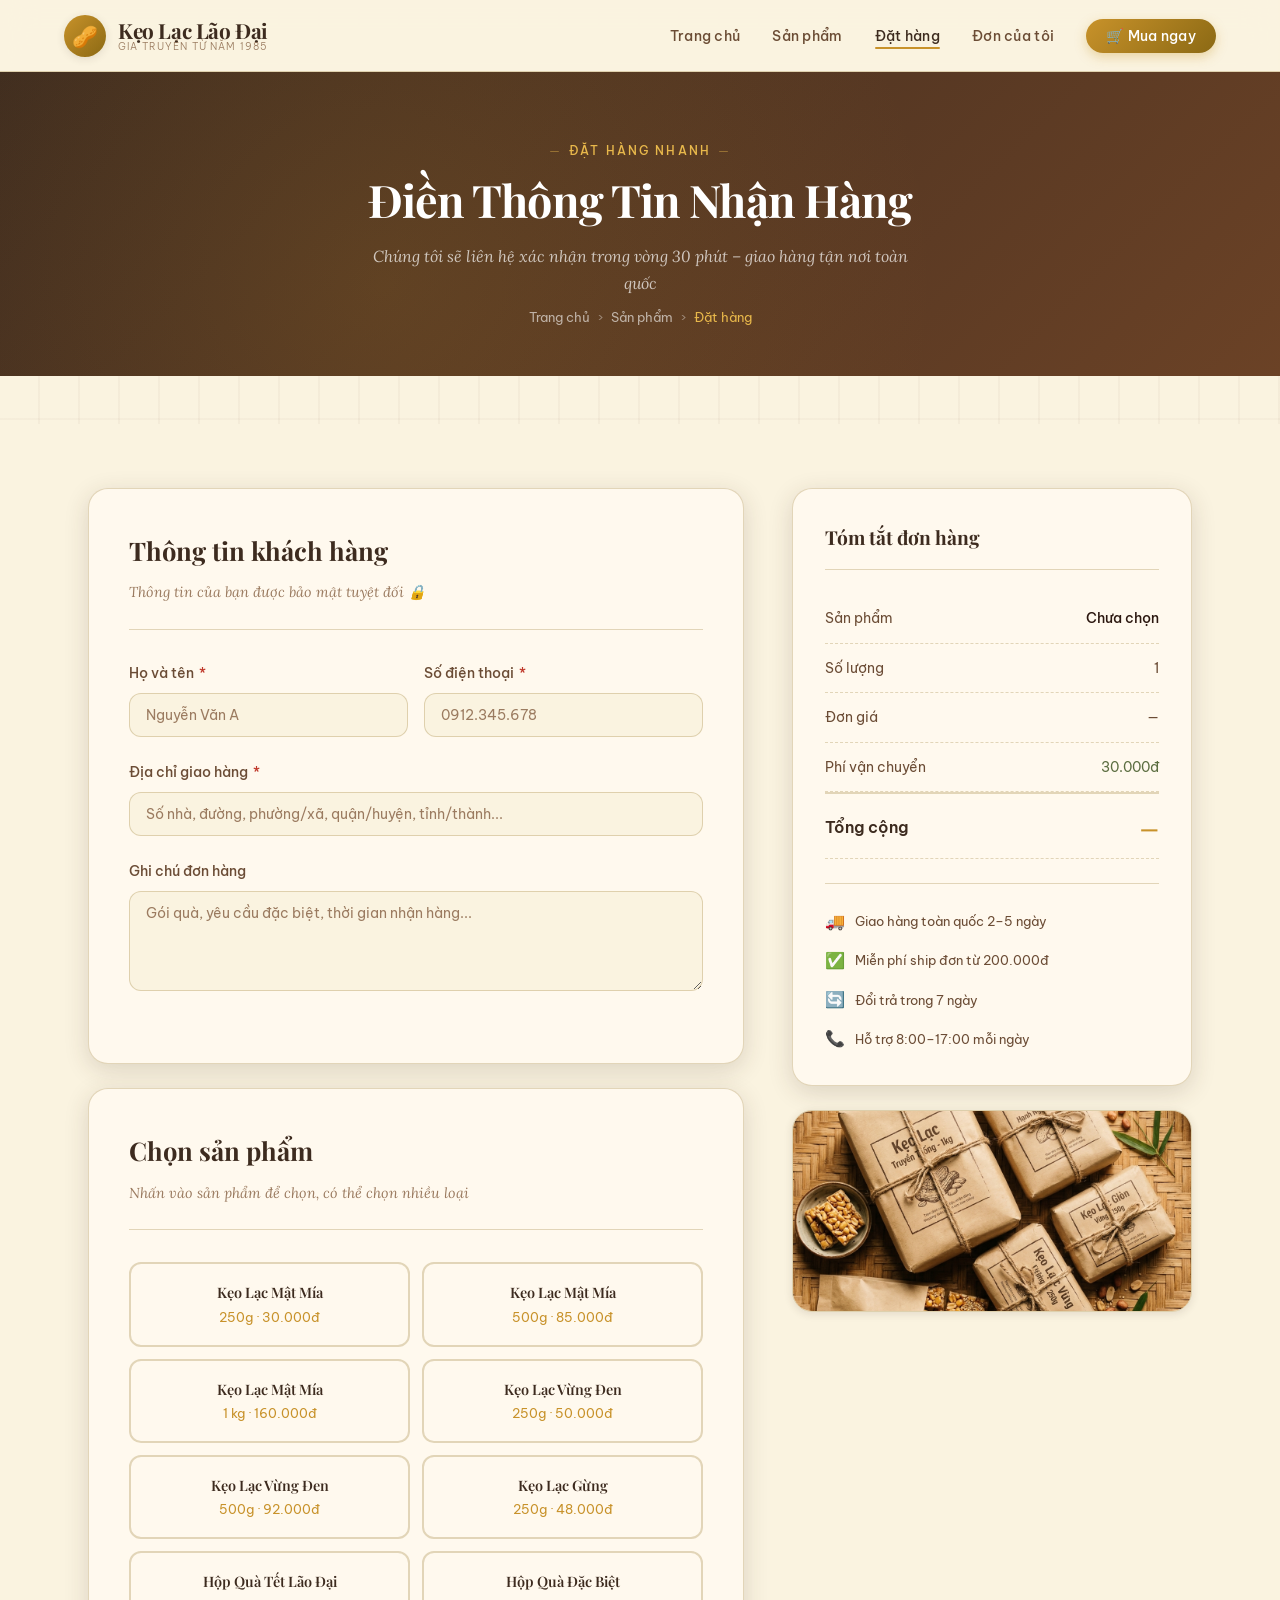
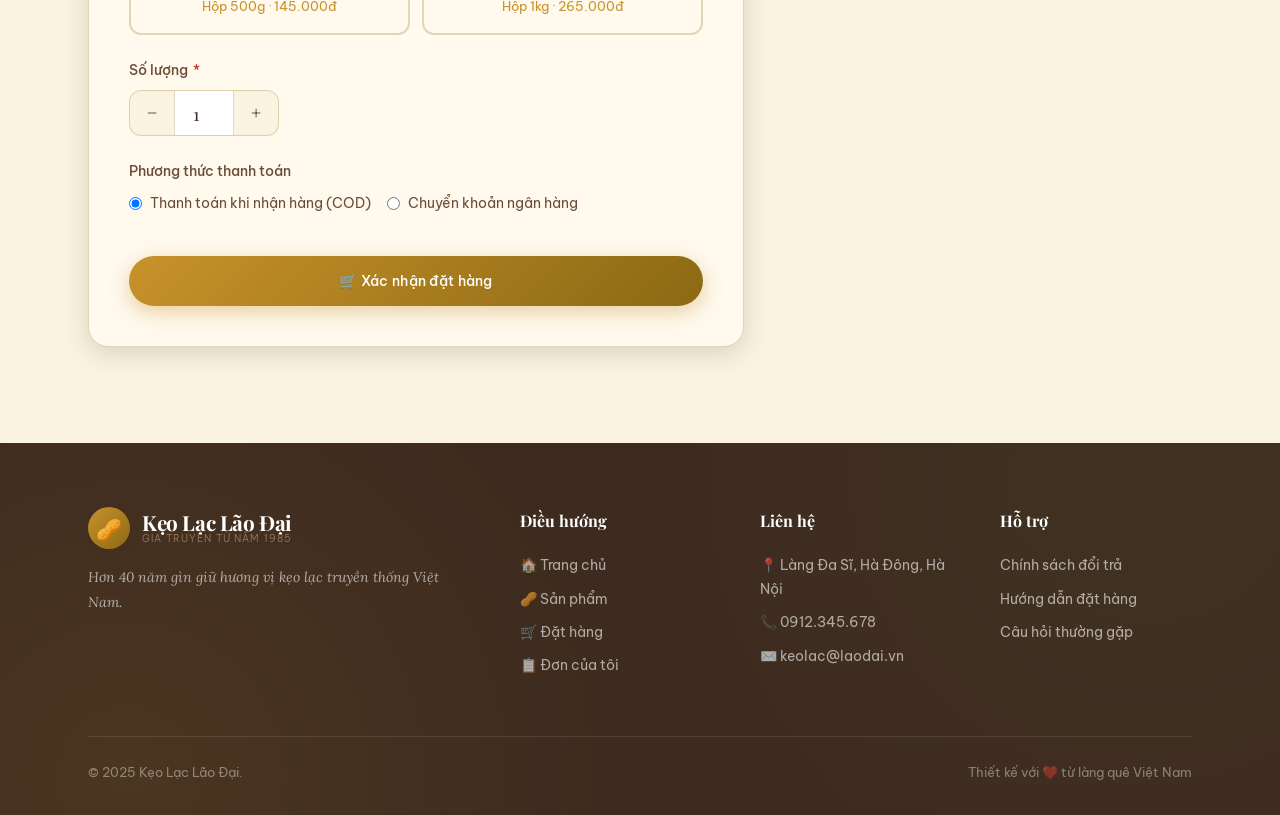
==== commit 362be879: "Chinh sua thong tin" ====
--- a/order.html
+++ b/order.html
@@ -103,10 +103,10 @@
             <label class="form-label">Phương thức thanh toán</label>
             <div style="display:flex; gap:1rem; flex-wrap:wrap; margin-top:0.5rem;">
               <label style="display:flex; align-items:center; gap:8px; cursor:pointer; font-family:'Be Vietnam Pro',sans-serif; font-size:0.9rem; color:var(--text-soft);">
-                <input type="radio" name="payment" value="cod" checked /> 💵 Thanh toán khi nhận hàng (COD)
+                <input type="radio" name="payment" value="cod" checked /> Thanh toán khi nhận hàng (COD)
               </label>
               <label style="display:flex; align-items:center; gap:8px; cursor:pointer; font-family:'Be Vietnam Pro',sans-serif; font-size:0.9rem; color:var(--text-soft);">
-                <input type="radio" name="payment" value="transfer" /> 🏦 Chuyển khoản ngân hàng
+                <input type="radio" name="payment" value="transfer" /> Chuyển khoản ngân hàng
               </label>
             </div>
           </div>
@@ -120,7 +120,7 @@
       <!-- SUMMARY COLUMN -->
       <div>
         <div class="order-summary-card reveal reveal-delay-1">
-          <h3 class="summary-title">📋 Tóm tắt đơn hàng</h3>
+          <h3 class="summary-title">Tóm tắt đơn hàng</h3>
           <div id="summaryProduct" class="summary-row">
             <span>Sản phẩm</span>
             <span id="summaryProductName" style="text-align:right; max-width:60%; font-weight:500; color:var(--text-main);">Chưa chọn</span>
